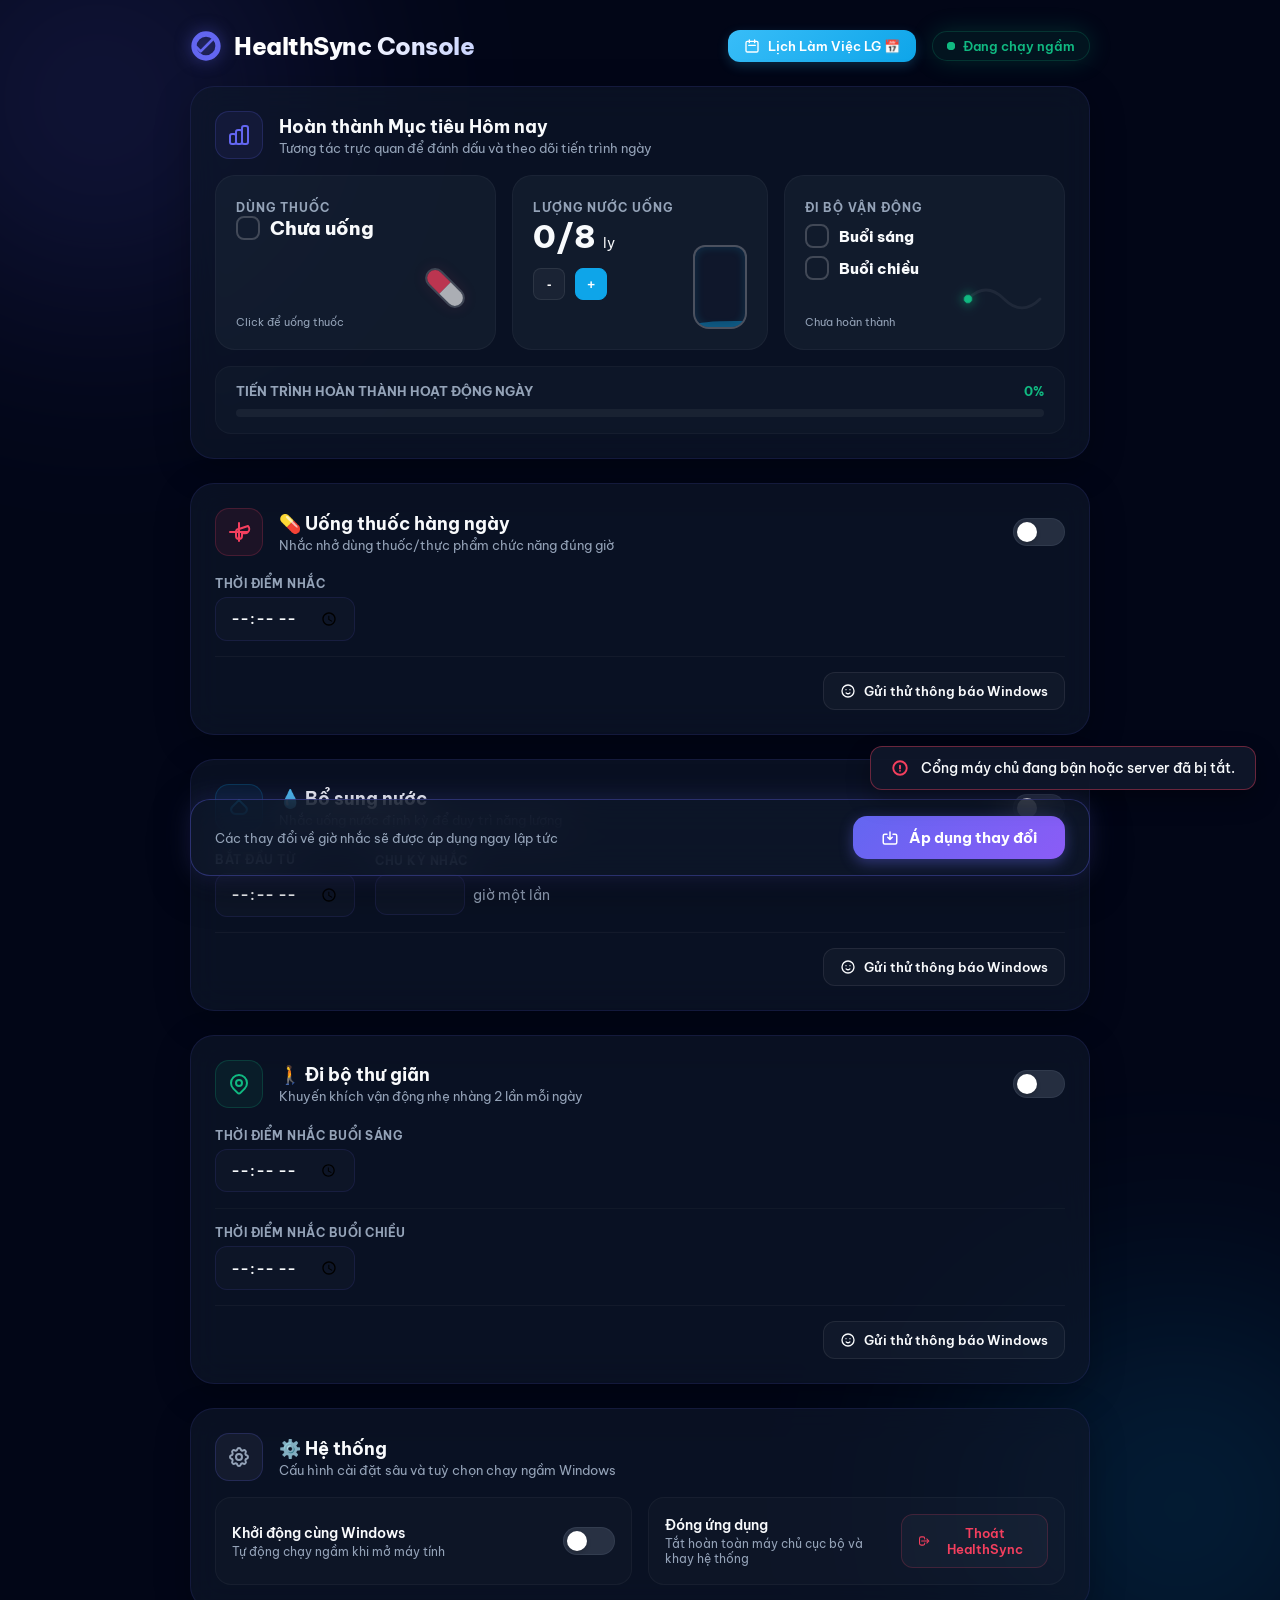
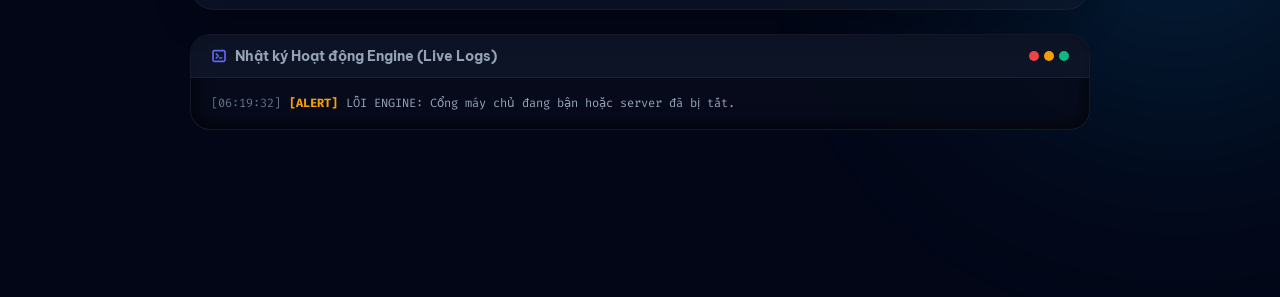
==== index.html @ 8c89cd9e "first commit" ====
<!DOCTYPE html>
<html lang="vi">
<head>
  <meta charset="UTF-8">
  <meta name="viewport" content="width=device-width, initial-scale=1.0">
  <title>HealthSync Console — Hệ thống Nhắc nhở Sức khỏe Cao cấp</title>
  
  <!-- Google Fonts: Be Vietnam Pro (Optimized for perfect Vietnamese typography) & Inter -->
  <link rel="preconnect" href="https://fonts.googleapis.com">
  <link rel="preconnect" href="https://fonts.gstatic.com" crossorigin>
  <link href="https://fonts.googleapis.com/css2?family=Be+Vietnam+Pro:ital,wght@0,300;0,400;0,500;0,600;0,700;0,800;1,400&family=Inter:wght@300;400;500;600;700&family=Fira+Code:wght@400;500&display=swap" rel="stylesheet">
  
  <style>
    :root {
      --bg-dark: #020617;
      --card-bg: rgba(15, 23, 42, 0.65);
      --card-border: rgba(99, 102, 241, 0.12);
      --card-border-active: rgba(99, 102, 241, 0.35);
      --text-primary: #f8fafc;
      --text-secondary: #94a3b8;
      --text-muted: #64748b;
      --accent: #6366f1;
      --accent-hover: #4f46e5;
      --success: #10b981;
      --error: #f43f5e;
      --warning: #f59e0b;
      --info: #0ea5e9;
      --glow-indigo: 0 0 25px rgba(99, 102, 241, 0.2);
      --glow-emerald: 0 0 25px rgba(16, 185, 129, 0.2);
      
      --font-title: 'Be Vietnam Pro', sans-serif;
      --font-body: 'Be Vietnam Pro', sans-serif;
      --font-code: 'Fira Code', monospace;
    }

    * {
      box-sizing: border-box;
      margin: 0;
      padding: 0;
    }

    body {
      background-color: var(--bg-dark);
      color: var(--text-primary);
      font-family: var(--font-body);
      min-height: 100vh;
      display: flex;
      flex-direction: column;
      align-items: center;
      padding: 30px 20px 80px 20px;
      overflow-x: hidden;
      position: relative;
    }

    /* ── BACKGROUND ORBS ────────────────────────────────────────────────────── */
    .bg-orb {
      position: absolute;
      width: 400px;
      height: 400px;
      border-radius: 50%;
      filter: blur(130px);
      z-index: -1;
      opacity: 0.18;
      pointer-events: none;
    }

    .orb-1 {
      top: -100px;
      left: -100px;
      background: var(--accent);
    }

    .orb-2 {
      bottom: 10%;
      right: -100px;
      background: var(--info);
    }

    /* ── HEADER ─────────────────────────────────────────────────────────────── */
    header {
      width: 100%;
      max-width: 900px;
      display: flex;
      justify-content: space-between;
      align-items: center;
      margin-bottom: 24px;
    }

    .logo-container {
      display: flex;
      align-items: center;
      gap: 12px;
    }

    .logo-svg {
      width: 32px;
      height: 32px;
      fill: none;
      stroke: var(--accent);
      stroke-width: 2;
      filter: drop-shadow(0 0 8px rgba(99, 102, 241, 0.5));
      animation: pulse-heart 2s infinite ease-in-out;
    }

    @keyframes pulse-heart {
      0%, 100% { transform: scale(1); }
      50% { transform: scale(1.15); }
    }

    .brand-title {
      font-family: var(--font-title);
      font-weight: 800;
      font-size: 24px;
      background: linear-gradient(135deg, #ffffff 40%, #c7d2fe 100%);
      -webkit-background-clip: text;
      -webkit-text-fill-color: transparent;
      letter-spacing: -0.5px;
    }

    .server-status {
      display: flex;
      align-items: center;
      gap: 8px;
      background: rgba(16, 185, 129, 0.08);
      border: 1px solid rgba(16, 185, 129, 0.2);
      border-radius: 30px;
      padding: 6px 14px;
      font-size: 13px;
      font-weight: 600;
      color: var(--success);
      box-shadow: var(--glow-emerald);
    }

    .status-dot {
      width: 8px;
      height: 8px;
      background-color: var(--success);
      border-radius: 50%;
      position: relative;
    }

    .status-dot::after {
      content: '';
      position: absolute;
      top: 0;
      left: 0;
      width: 100%;
      height: 100%;
      background-color: var(--success);
      border-radius: 50%;
      animation: ping 1.5s infinite ease-out;
    }

    @keyframes ping {
      0% { transform: scale(1); opacity: 1; }
      100% { transform: scale(2.5); opacity: 0; }
    }

    /* ── MAIN LAYOUT ────────────────────────────────────────────────────────── */
    main {
      width: 100%;
      max-width: 900px;
      display: flex;
      flex-direction: column;
      gap: 24px;
    }

    /* ── GLASS CARD ─────────────────────────────────────────────────────────── */
    .glass-card {
      background: var(--card-bg);
      backdrop-filter: blur(16px);
      -webkit-backdrop-filter: blur(16px);
      border: 1px solid var(--card-border);
      border-radius: 24px;
      padding: 24px;
      box-shadow: 0 10px 35px rgba(0, 0, 0, 0.25);
      transition: all 0.3s cubic-bezier(0.4, 0, 0.2, 1);
      position: relative;
      overflow: hidden;
    }

    .glass-card::before {
      content: '';
      position: absolute;
      top: 0;
      left: 0;
      width: 100%;
      height: 4px;
      background: linear-gradient(90deg, transparent, var(--accent), transparent);
      opacity: 0;
      transition: opacity 0.3s ease;
    }

    .glass-card:hover {
      border-color: var(--card-border-active);
      box-shadow: var(--glow-indigo), 0 15px 35px rgba(0, 0, 0, 0.3);
    }

    .glass-card:hover::before {
      opacity: 1;
    }

    /* Card Header */
    .card-header {
      display: flex;
      justify-content: space-between;
      align-items: center;
      margin-bottom: 20px;
    }

    .card-title-area {
      display: flex;
      align-items: center;
      gap: 16px;
    }

    .card-icon-wrapper {
      width: 48px;
      height: 48px;
      border-radius: 14px;
      background: rgba(99, 102, 241, 0.08);
      border: 1px solid rgba(99, 102, 241, 0.2);
      display: flex;
      align-items: center;
      justify-content: center;
      color: var(--accent);
      transition: transform 0.3s ease;
    }

    .glass-card:hover .card-icon-wrapper {
      transform: scale(1.08) rotate(2deg);
      background: rgba(99, 102, 241, 0.15);
      border-color: rgba(99, 102, 241, 0.4);
    }

    .card-icon-wrapper svg {
      width: 24px;
      height: 24px;
      stroke-width: 2;
    }

    .card-title-text h3 {
      font-family: var(--font-title);
      font-size: 18px;
      font-weight: 700;
      color: var(--text-primary);
      margin-bottom: 2px;
    }

    .card-title-text p {
      font-size: 13px;
      color: var(--text-secondary);
    }

    /* Custom colors for cards */
    .card-medicine .card-icon-wrapper { background: rgba(244, 63, 94, 0.08); border-color: rgba(244, 63, 94, 0.2); color: var(--error); }
    .card-medicine:hover .card-icon-wrapper { background: rgba(244, 63, 94, 0.15); border-color: rgba(244, 63, 94, 0.4); }
    
    .card-water .card-icon-wrapper { background: rgba(14, 165, 233, 0.08); border-color: rgba(14, 165, 233, 0.2); color: var(--info); }
    .card-water:hover .card-icon-wrapper { background: rgba(14, 165, 233, 0.15); border-color: rgba(14, 165, 233, 0.4); }

    .card-walk .card-icon-wrapper { background: rgba(16, 185, 129, 0.08); border-color: rgba(16, 185, 129, 0.2); color: var(--success); }
    .card-walk:hover .card-icon-wrapper { background: rgba(16, 185, 129, 0.15); border-color: rgba(16, 185, 129, 0.4); }

    /* ── BENTO HEALTH STATS (FUTURISTIC TRACKER) ────────────────────────────── */
    .bento-tracker {
      display: grid;
      grid-template-columns: 1fr;
      gap: 16px;
    }

    @media (min-width: 768px) {
      .bento-tracker {
        grid-template-columns: 1.1fr 1fr 1.1fr;
      }
    }

    .tracker-card {
      background: rgba(30, 41, 59, 0.45);
      border: 1px solid rgba(255, 255, 255, 0.04);
      border-radius: 20px;
      padding: 20px;
      display: flex;
      flex-direction: column;
      justify-content: space-between;
      min-height: 175px;
      position: relative;
      transition: all 0.3s cubic-bezier(0.25, 0.8, 0.25, 1);
      cursor: pointer;
    }

    .tracker-card:hover {
      background: rgba(30, 41, 59, 0.65);
      border-color: rgba(99, 102, 241, 0.25);
      transform: translateY(-3px);
    }

    .tracker-title {
      font-size: 12px;
      font-weight: 700;
      text-transform: uppercase;
      letter-spacing: 1px;
      color: var(--text-secondary);
      margin-bottom: 8px;
    }

    /* ── WATER WAVE ANIMATION (LIQUID CONTAINER) ────────────────────────────── */
    .water-bottle {
      width: 54px;
      height: 84px;
      border: 2px solid rgba(255, 255, 255, 0.25);
      border-radius: 12px 12px 16px 16px;
      position: absolute;
      bottom: 20px;
      right: 20px;
      overflow: hidden;
      background: rgba(15, 23, 42, 0.55);
      box-shadow: inset 0 0 10px rgba(14, 165, 233, 0.2);
    }

    .water-wave {
      position: absolute;
      bottom: 0;
      left: 0;
      width: 200%;
      height: 0%; /* Dynamic height in JS */
      background: linear-gradient(180deg, rgba(14, 165, 233, 0.65) 0%, rgba(99, 102, 241, 0.85) 100%);
      transition: height 0.6s cubic-bezier(0.34, 1.56, 0.64, 1);
    }

    .water-wave::before {
      content: '';
      position: absolute;
      width: 100%;
      height: 10px;
      background: rgba(14, 165, 233, 0.4);
      top: -6px;
      left: 0;
      border-radius: 40%;
      animation: wave-anim 2.5s infinite linear;
    }

    @keyframes wave-anim {
      0% { transform: translateX(0) translateZ(0) scaleY(1); }
      50% { transform: translateX(-25%) translateZ(0) scaleY(0.8); }
      100% { transform: translateX(-50%) translateZ(0) scaleY(1); }
    }

    /* ── MEDICINE INTERACTIVE CAPSULE ANIMATION (NEW) ───────────────────────── */
    .pill-container {
      width: 60px;
      height: 90px;
      position: absolute;
      bottom: 16px;
      right: 20px;
      display: flex;
      justify-content: center;
      align-items: center;
    }

    .capsule {
      width: 20px;
      height: 48px;
      border-radius: 20px;
      border: 2px solid rgba(255, 255, 255, 0.2);
      position: relative;
      transform: rotate(-45deg);
      transition: all 0.6s cubic-bezier(0.34, 1.56, 0.64, 1);
      background: rgba(15, 23, 42, 0.5);
      box-shadow: 0 0 15px rgba(244, 63, 94, 0.1);
    }

    .capsule-top {
      position: absolute;
      top: 0;
      left: 0;
      width: 100%;
      height: 50%;
      background: rgba(244, 63, 94, 0.75);
      border-radius: 18px 18px 0 0;
      transition: all 0.6s cubic-bezier(0.34, 1.56, 0.64, 1);
    }

    .capsule-bottom {
      position: absolute;
      bottom: 0;
      left: 0;
      width: 100%;
      height: 50%;
      background: rgba(255, 255, 255, 0.65);
      border-radius: 0 0 18px 18px;
      transition: all 0.6s cubic-bezier(0.34, 1.56, 0.64, 1);
    }

    /* Capsule checked animation state */
    .capsule.taken {
      transform: rotate(45deg) scale(0.9);
      border-color: var(--success);
      box-shadow: 0 0 20px rgba(16, 185, 129, 0.4);
    }

    .capsule.taken .capsule-top {
      transform: translateY(-6px);
      background: rgba(16, 185, 129, 0.85);
    }

    .capsule.taken .capsule-bottom {
      transform: translateY(6px);
      background: rgba(16, 185, 129, 0.35);
      border-color: var(--success);
    }

    .sparkles {
      position: absolute;
      width: 100%;
      height: 100%;
      pointer-events: none;
      display: none;
    }

    .capsule.taken + .sparkles {
      display: block;
    }

    .sparkle {
      position: absolute;
      width: 5px;
      height: 5px;
      border-radius: 50%;
      background: var(--success);
      box-shadow: 0 0 8px var(--success);
      opacity: 0;
    }

    .sparkle:nth-child(1) { top: 15px; left: 15px; animation: drop-sparkle 1.2s infinite ease-out 0.1s; }
    .sparkle:nth-child(2) { top: 20px; right: 15px; animation: drop-sparkle 1.2s infinite ease-out 0.4s; }
    .sparkle:nth-child(3) { bottom: 20px; left: 20px; animation: drop-sparkle 1.2s infinite ease-out 0.7s; }
    .sparkle:nth-child(4) { bottom: 15px; right: 20px; animation: drop-sparkle 1.2s infinite ease-out 0.2s; }

    @keyframes drop-sparkle {
      0% { transform: translateY(0) scale(1); opacity: 0; }
      30% { opacity: 1; }
      100% { transform: translateY(18px) scale(0); opacity: 0; }
    }

    /* ── WALK INTERACTIVE PATH ANIMATION (NEW) ──────────────────────────────── */
    .walk-path-container {
      width: 90px;
      height: 60px;
      position: absolute;
      bottom: 20px;
      right: 15px;
      display: flex;
      justify-content: center;
      align-items: center;
    }

    .walk-svg {
      width: 100%;
      height: 100%;
      overflow: visible;
    }

    .walk-track-fill {
      transition: stroke-dashoffset 1.5s cubic-bezier(0.4, 0, 0.2, 1);
    }

    .walker {
      offset-path: path("M 10 30 Q 30 10 50 30 T 90 30");
      offset-distance: 0%;
      transition: offset-distance 1.5s cubic-bezier(0.4, 0, 0.2, 1);
      filter: drop-shadow(0 0 6px var(--success));
    }

    .tracker-card.completed-walk .walker {
      offset-distance: 100%;
    }

    /* ── CARD COMMON METRICS ────────────────────────────────────────────────── */
    .tracker-count {
      font-family: var(--font-title);
      font-size: 32px;
      font-weight: 800;
      color: var(--text-primary);
    }

    .tracker-btn-group {
      display: flex;
      gap: 10px;
      margin-top: 12px;
    }

    .tracker-mini-btn {
      width: 32px;
      height: 32px;
      border-radius: 8px;
      border: 1px solid rgba(255, 255, 255, 0.08);
      background: rgba(255, 255, 255, 0.04);
      color: white;
      font-weight: bold;
      display: flex;
      align-items: center;
      justify-content: center;
      cursor: pointer;
      transition: all 0.2s ease;
    }

    .tracker-mini-btn:hover {
      background: var(--accent);
      border-color: var(--accent);
      box-shadow: 0 0 10px rgba(99, 102, 241, 0.5);
    }

    /* Checkbox list styled beautifully */
    .bento-checkbox {
      display: flex;
      align-items: center;
      gap: 10px;
      cursor: pointer;
      font-size: 15px;
      font-weight: 600;
    }

    .bento-checkbox input {
      display: none;
    }

    .checkbox-box {
      width: 24px;
      height: 24px;
      border: 2px solid rgba(255, 255, 255, 0.2);
      border-radius: 8px;
      display: flex;
      align-items: center;
      justify-content: center;
      transition: all 0.2s ease;
    }

    .bento-checkbox input:checked + .checkbox-box {
      background: var(--success);
      border-color: var(--success);
      box-shadow: 0 0 10px rgba(16, 185, 129, 0.5);
    }

    .checkbox-box svg {
      width: 14px;
      height: 14px;
      stroke: white;
      stroke-width: 3;
      fill: none;
      display: none;
    }

    .bento-checkbox input:checked + .checkbox-box svg {
      display: block;
    }

    /* Target completion gauge */
    .overall-progress {
      grid-column: 1 / -1;
      background: rgba(30, 41, 59, 0.25);
      border: 1px solid rgba(255, 255, 255, 0.03);
      padding: 16px 20px;
      border-radius: 16px;
      display: flex;
      flex-direction: column;
      gap: 10px;
    }

    .progress-bar-container {
      width: 100%;
      height: 8px;
      background: rgba(255, 255, 255, 0.05);
      border-radius: 10px;
      overflow: hidden;
      position: relative;
    }

    .progress-bar-fill {
      height: 100%;
      width: 0%; /* Dynamic fill in JS */
      background: linear-gradient(90deg, var(--accent) 0%, var(--success) 100%);
      border-radius: 10px;
      transition: width 0.6s cubic-bezier(0.4, 0, 0.2, 1);
      box-shadow: 0 0 12px rgba(16, 185, 129, 0.5);
    }

    /* ── TOGGLE SWITCH ──────────────────────────────────────────────────────── */
    .switch {
      position: relative;
      display: inline-block;
      width: 52px;
      height: 28px;
    }

    .switch input {
      opacity: 0;
      width: 0;
      height: 0;
    }

    .slider {
      position: absolute;
      cursor: pointer;
      top: 0;
      left: 0;
      right: 0;
      bottom: 0;
      background-color: rgba(148, 163, 184, 0.2);
      border: 1px solid rgba(148, 163, 184, 0.1);
      transition: .3s cubic-bezier(0.4, 0, 0.2, 1);
      border-radius: 34px;
    }

    .slider:before {
      position: absolute;
      content: "";
      height: 20px;
      width: 20px;
      left: 3px;
      bottom: 3px;
      background-color: white;
      transition: .3s cubic-bezier(0.4, 0, 0.2, 1);
      border-radius: 50%;
      box-shadow: 0 2px 4px rgba(0,0,0,0.2);
    }

    input:checked + .slider {
      background-color: var(--success);
      border-color: rgba(16, 185, 129, 0.3);
      box-shadow: var(--glow-emerald);
    }

    input:checked + .slider:before {
      transform: translateX(24px);
    }

    .card-body-content {
      transition: opacity 0.3s ease, transform 0.3s ease;
    }

    .glass-card.disabled-state .card-body-content {
      opacity: 0.45;
      pointer-events: none;
      transform: translateY(2px);
    }

    /* Time inputs */
    .card-inputs {
      display: flex;
      flex-wrap: wrap;
      gap: 20px;
      align-items: center;
      margin-top: 15px;
    }

    .input-group {
      display: flex;
      flex-direction: column;
      gap: 6px;
    }

    .input-group label {
      font-size: 12px;
      font-weight: 700;
      text-transform: uppercase;
      letter-spacing: 0.5px;
      color: var(--text-secondary);
    }

    input[type="time"], input[type="number"], select {
      background: rgba(15, 23, 42, 0.8);
      border: 1px solid var(--card-border);
      border-radius: 12px;
      color: var(--text-primary);
      padding: 10px 14px;
      font-family: var(--font-body);
      font-size: 15px;
      font-weight: 600;
      outline: none;
      transition: all 0.2s ease;
      width: 140px;
    }

    input[type="time"]:focus, input[type="number"]:focus, select:focus {
      border-color: var(--accent);
      box-shadow: var(--glow-indigo), 0 0 0 2px rgba(99, 102, 241, 0.1);
      background: rgba(15, 23, 42, 0.95);
    }

    input[type="number"] { width: 90px; }

    /* Countdowns (Real-time live status) */
    .countdown-timer {
      font-family: var(--font-code);
      font-size: 13px;
      font-weight: 500;
      color: var(--warning);
      background: rgba(245, 158, 11, 0.08);
      border: 1px solid rgba(245, 158, 11, 0.2);
      border-radius: 8px;
      padding: 4px 10px;
      display: inline-flex;
      align-items: center;
      gap: 6px;
      margin-top: 10px;
    }

    .countdown-timer svg {
      width: 14px;
      height: 14px;
    }

    .card-actions {
      display: flex;
      justify-content: flex-end;
      gap: 12px;
      margin-top: 15px;
      border-top: 1px solid rgba(255,255,255,0.04);
      padding-top: 15px;
    }

    .btn-secondary {
      background: rgba(255, 255, 255, 0.03);
      border: 1px solid rgba(255, 255, 255, 0.08);
      color: var(--text-primary);
      border-radius: 12px;
      padding: 10px 16px;
      font-family: var(--font-body);
      font-size: 13px;
      font-weight: 600;
      cursor: pointer;
      display: flex;
      align-items: center;
      gap: 8px;
      transition: all 0.25s cubic-bezier(0.4, 0, 0.2, 1);
    }

    .btn-secondary:hover {
      background: rgba(255, 255, 255, 0.08);
      border-color: rgba(255, 255, 255, 0.15);
      transform: translateY(-1px);
    }

    .btn-secondary svg { width: 16px; height: 16px; }

    /* ── SYSTEM CARD ────────────────────────────────────────────────────────── */
    .system-grid {
      display: grid;
      grid-template-columns: 1fr;
      gap: 16px;
      margin-top: 10px;
    }

    @media (min-width: 600px) {
      .system-grid {
        grid-template-columns: 1fr 1fr;
      }
    }

    .system-option {
      background: rgba(255,255,255,0.02);
      border: 1px solid rgba(255,255,255,0.04);
      border-radius: 16px;
      padding: 16px;
      display: flex;
      align-items: center;
      justify-content: space-between;
      gap: 12px;
    }

    .system-option-text {
      display: flex;
      flex-direction: column;
      gap: 2px;
    }

    .system-option-text label {
      font-size: 14px;
      font-weight: 600;
      color: var(--text-primary);
      cursor: pointer;
    }

    .system-option-text p {
      font-size: 12px;
      color: var(--text-secondary);
    }

    /* ── SYSTEM COLLAPSIBLE TERMINAL LOG PANEL ─────────────────────── */
    .console-panel {
      border: 1px solid rgba(255, 255, 255, 0.06);
      background: rgba(8, 12, 28, 0.85);
      border-radius: 20px;
      overflow: hidden;
      margin-top: 10px;
      box-shadow: inset 0 0 20px rgba(0,0,0,0.8);
    }

    .console-header {
      background: rgba(15, 23, 42, 0.8);
      padding: 12px 20px;
      display: flex;
      justify-content: space-between;
      align-items: center;
      cursor: pointer;
      border-bottom: 1px solid rgba(255, 255, 255, 0.05);
    }

    .console-header h3 {
      font-family: var(--font-title);
      font-size: 14px;
      font-weight: 700;
      color: var(--text-secondary);
      display: flex;
      align-items: center;
      gap: 8px;
    }

    .console-header h3 svg {
      width: 16px;
      height: 16px;
      stroke: var(--accent);
    }

    .console-status {
      display: flex;
      gap: 5px;
    }

    .console-dot {
      width: 10px;
      height: 10px;
      border-radius: 50%;
      background: #ef4444;
    }
    .console-dot:nth-child(2) { background: #f59e0b; }
    .console-dot:nth-child(3) { background: #10b981; }

    .console-content {
      padding: 16px 20px;
      font-family: var(--font-code);
      font-size: 12px;
      line-height: 1.6;
      color: #38bdf8;
      max-height: 200px;
      overflow-y: auto;
      display: flex;
      flex-direction: column;
      gap: 6px;
    }

    .log-line {
      display: flex;
      gap: 8px;
    }

    .log-time { color: var(--text-muted); }
    .log-tag-system { color: var(--accent); font-weight: bold; }
    .log-tag-action { color: var(--success); font-weight: bold; }
    .log-tag-alert { color: var(--warning); font-weight: bold; }
    .log-tag-config { color: var(--info); font-weight: bold; }
    .log-text { color: var(--text-secondary); }

    /* ── FLOATING ACTION BAR ────────────────────────────────────────────────── */
    .action-bar {
      position: sticky;
      bottom: 24px;
      width: 100%;
      background: rgba(15, 23, 42, 0.7);
      backdrop-filter: blur(20px);
      -webkit-backdrop-filter: blur(20px);
      border: 1px solid var(--card-border-active);
      border-radius: 20px;
      padding: 16px 24px;
      display: flex;
      justify-content: space-between;
      align-items: center;
      box-shadow: var(--glow-indigo), 0 10px 40px rgba(0, 0, 0, 0.4);
      z-index: 100;
      margin-top: 10px;
    }

    .action-info-text {
      font-size: 13px;
      color: var(--text-secondary);
    }

    .btn-primary {
      background: linear-gradient(135deg, var(--accent) 0%, #8b5cf6 100%);
      border: none;
      color: white;
      border-radius: 14px;
      padding: 12px 28px;
      font-family: var(--font-body);
      font-size: 15px;
      font-weight: 700;
      cursor: pointer;
      display: flex;
      align-items: center;
      gap: 10px;
      box-shadow: 0 4px 14px rgba(99, 102, 241, 0.4);
      transition: all 0.3s cubic-bezier(0.4, 0, 0.2, 1);
    }

    .btn-primary:hover {
      transform: translateY(-2px) scale(1.02);
      box-shadow: 0 6px 20px rgba(99, 102, 241, 0.6), var(--glow-indigo);
    }

    .btn-primary svg { width: 18px; height: 18px; }

    .btn-primary.loading {
      pointer-events: none;
      opacity: 0.8;
    }

    .spinner {
      display: none;
      width: 18px;
      height: 18px;
      border: 2px solid rgba(255,255,255,0.3);
      border-radius: 50%;
      border-top-color: white;
      animation: spin 0.8s infinite linear;
    }

    .btn-primary.loading .spinner { display: block; }
    .btn-primary.loading .btn-icon { display: none; }

    @keyframes spin { to { transform: rotate(360deg); } }

    /* ── TOASTS ─────────────────────────────────────────────────────────────── */
    #toast-container {
      position: fixed;
      bottom: 110px;
      right: 24px;
      display: flex;
      flex-direction: column;
      gap: 10px;
      z-index: 1000;
      pointer-events: none;
    }

    .toast {
      background: rgba(15, 23, 42, 0.95);
      border: 1px solid var(--card-border);
      color: var(--text-primary);
      border-radius: 12px;
      padding: 12px 20px;
      font-size: 14px;
      font-weight: 500;
      box-shadow: 0 10px 25px rgba(0,0,0,0.3);
      display: flex;
      align-items: center;
      gap: 12px;
      transform: translateY(20px);
      opacity: 0;
      animation: toast-in 0.3s forwards cubic-bezier(0.4, 0, 0.2, 1);
      pointer-events: auto;
    }

    .toast.success { border-color: rgba(16, 185, 129, 0.4); box-shadow: var(--glow-emerald), 0 10px 25px rgba(0,0,0,0.3); }
    .toast.error { border-color: rgba(244, 63, 94, 0.4); }

    .toast-icon { width: 18px; height: 18px; }
    .toast.success .toast-icon { color: var(--success); }
    .toast.error .toast-icon { color: var(--error); }

    @keyframes toast-in { to { transform: translateY(0); opacity: 1; } }

    .toast.toast-out { animation: toast-out 0.3s forwards cubic-bezier(0.4, 0, 0.2, 1); }
    @keyframes toast-out { to { transform: translateY(-20px); opacity: 0; } }
  </style>
</head>
<body>

  <!-- Background Orbs -->
  <div class="bg-orb orb-1"></div>
  <div class="bg-orb orb-2"></div>

  <!-- Header -->
  <header>
    <div class="logo-container">
      <svg class="logo-svg" viewBox="0 0 24 24">
        <path d="M4.5 12.5l3.5 3.5 8.5-8.5" stroke-linecap="round" stroke-linejoin="round"/>
        <path d="M12 2C6.48 2 2 6.48 2 12s4.48 10 10 10 10-4.48 10-10S17.52 2 12 2zm0 18c-4.41 0-8-3.59-8-8s3.59-8 8-8 8 3.59 8 8-3.59 8-8 8z" stroke-linecap="round" stroke-linejoin="round"/>
      </svg>
      <h1 class="brand-title">HealthSync Console</h1>
    </div>
    <div style="display: flex; align-items: center; gap: 16px;">
      <a href="/calendar/" style="display: flex; align-items: center; gap: 8px; padding: 8px 16px; border-radius: 12px; font-size: 13px; color: white; text-decoration: none; font-weight: 600; background: linear-gradient(135deg, #38bdf8, #0ea5e9); box-shadow: 0 4px 12px rgba(56, 189, 248, 0.2); transition: all 0.2s;" onmouseover="this.style.transform='translateY(-2px)'" onmouseout="this.style.transform='translateY(0)'">
        <svg fill="none" stroke="currentColor" stroke-width="2" viewBox="0 0 24 24" style="width: 16px; height: 16px;">
          <path stroke-linecap="round" stroke-linejoin="round" d="M8 7V3m8 4V3m-9 8h10M5 21h14a2 2 0 002-2V7a2 2 0 00-2-2H5a2 2 0 00-2 2v12a2 2 0 002 2z" />
        </svg>
        Lịch Làm Việc LG 📅
      </a>
      <div class="server-status">
        <span class="status-dot"></span>
        <span>Đang chạy ngầm</span>
      </div>
    </div>
  </header>

  <!-- Main Content -->
  <main>
    
    <!-- FUTURISTIC BENTO STATS & DAILY PROGRESS -->
    <section class="glass-card bento-tracker-section">
      <div class="card-header" style="margin-bottom: 16px;">
        <div class="card-title-area">
          <div class="card-icon-wrapper" style="background: rgba(99,102,241,0.08);">
            <svg fill="none" stroke="currentColor" viewBox="0 0 24 24">
              <path stroke-linecap="round" stroke-linejoin="round" d="M9 19v-6a2 2 0 00-2-2H5a2 2 0 00-2 2v6a2 2 0 002 2h2a2 2 0 002-2zm0 0V9a2 2 0 012-2h2a2 2 0 012 2v10m-6 0a2 2 0 002 2h2a2 2 0 002-2m0 0V5a2 2 0 012-2h2a2 2 0 012 2v14a2 2 0 01-2 2h-2a2 2 0 01-2-2z" />
            </svg>
          </div>
          <div class="card-title-text">
            <h3>Hoàn thành Mục tiêu Hôm nay</h3>
            <p>Tương tác trực quan để đánh dấu và theo dõi tiến trình ngày</p>
          </div>
        </div>
      </div>

      <div class="bento-tracker">
        <!-- Medicine Card (Pill Capsule split animation) -->
        <div class="tracker-card" onclick="document.getElementById('bento-med-checkbox').click(); event.stopPropagation();">
          <div>
            <span class="tracker-title">Dùng thuốc</span>
            <label class="bento-checkbox" onclick="event.stopPropagation();">
              <input type="checkbox" id="bento-med-checkbox" onchange="updateBentoStats('medicine_taken', this.checked)">
              <span class="checkbox-box">
                <svg viewBox="0 0 24 24"><path d="M5 13l4 4L19 7" stroke-linecap="round" stroke-linejoin="round"/></svg>
              </span>
              <span class="tracker-count" id="bento-med-text" style="font-size: 19px;">Chưa uống</span>
            </label>
          </div>
          <!-- Capsule animation container -->
          <div class="pill-container">
            <div class="capsule" id="bento-capsule">
              <div class="capsule-top"></div>
              <div class="capsule-bottom"></div>
            </div>
            <div class="sparkles">
              <div class="sparkle"></div>
              <div class="sparkle"></div>
              <div class="sparkle"></div>
              <div class="sparkle"></div>
            </div>
          </div>
          <span style="font-size: 11px; color: var(--text-secondary); margin-top: 8px;">Click để uống thuốc</span>
        </div>

        <!-- Water Card (Masterpiece wave) -->
        <div class="tracker-card" style="cursor: default;">
          <div>
            <span class="tracker-title">Lượng nước uống</span>
            <div class="tracker-count"><span id="water-count-text">0</span>/8 <span style="font-size:14px; font-weight:normal;">ly</span></div>
            <div class="tracker-btn-group">
              <button class="tracker-mini-btn" onclick="adjustWater(-1)" title="Giảm 1 ly">-</button>
              <button class="tracker-mini-btn" onclick="adjustWater(1)" title="Thêm 1 ly" style="background: var(--info); border-color: var(--info);">+</button>
            </div>
          </div>
          <!-- Wave bottle container -->
          <div class="water-bottle">
            <div class="water-wave" id="water-wave-fill"></div>
          </div>
        </div>

        <!-- Walk Card (Walk step path animation) -->
        <div class="tracker-card" id="bento-walk-card" style="cursor: default;">
          <div>
            <span class="tracker-title">Đi bộ vận động</span>
            <div style="display: flex; flex-direction: column; gap: 8px; margin-top: 8px;">
              <label class="bento-checkbox">
                <input type="checkbox" id="bento-walk-morning-checkbox" onchange="updateBentoWalkStats('walk_morning_completed', this.checked)">
                <span class="checkbox-box">
                  <svg viewBox="0 0 24 24"><path d="M5 13l4 4L19 7" stroke-linecap="round" stroke-linejoin="round"/></svg>
                </span>
                <span class="tracker-count" id="bento-walk-morning-text" style="font-size: 15px;">Buổi sáng</span>
              </label>

              <label class="bento-checkbox">
                <input type="checkbox" id="bento-walk-afternoon-checkbox" onchange="updateBentoWalkStats('walk_afternoon_completed', this.checked)">
                <span class="checkbox-box">
                  <svg viewBox="0 0 24 24"><path d="M5 13l4 4L19 7" stroke-linecap="round" stroke-linejoin="round"/></svg>
                </span>
                <span class="tracker-count" id="bento-walk-afternoon-text" style="font-size: 15px;">Buổi chiều</span>
              </label>
            </div>
          </div>
          <!-- Walk path animation container -->
          <div class="walk-path-container" style="margin-top: 10px;">
            <svg class="walk-svg" viewBox="0 0 100 60">
              <path d="M 10 30 Q 30 10 50 30 T 90 30" fill="none" stroke="rgba(255,255,255,0.06)" stroke-width="3" stroke-linecap="round" />
              <path class="walk-track-fill" id="walk-track-fill" d="M 10 30 Q 30 10 50 30 T 90 30" fill="none" stroke="rgba(16, 185, 129, 0.4)" stroke-width="3" stroke-linecap="round" stroke-dasharray="120" stroke-dashoffset="120" />
              <circle class="walker" id="walker-dot" r="4.5" fill="var(--success)" />
            </svg>
          </div>
          <span id="bento-walk-summary-text" style="font-size: 11px; color: var(--text-secondary); margin-top: 6px;">Chưa hoàn thành</span>
        </div>

        <!-- Progress Gauge -->
        <div class="overall-progress">
          <div style="display:flex; justify-content:space-between; align-items:center; font-size:13px; font-weight:700;">
            <span style="color:var(--text-secondary);">TIẾN TRÌNH HOÀN THÀNH HOẠT ĐỘNG NGÀY</span>
            <span id="progress-percent" style="color:var(--success);">0%</span>
          </div>
          <div class="progress-bar-container">
            <div class="progress-bar-fill" id="progress-bar-fill"></div>
          </div>
        </div>
      </div>
    </section>

    <!-- FORM SETTINGS -->
    <form id="config-form" onsubmit="saveConfig(event)">
      <!-- MEDICINE CARD -->
      <div class="glass-card card-medicine" id="card-medicine" style="margin-bottom: 24px;">
        <div class="card-header">
          <div class="card-title-area">
            <div class="card-icon-wrapper">
              <svg fill="none" stroke="currentColor" viewBox="0 0 24 24">
                <path stroke-linecap="round" stroke-linejoin="round" stroke-width="2" d="M12 3v18M3 12h18M12 9a3 3 0 0 0-3 3v4a3 3 0 0 0 6 0v-4a3 3 0 0 0 6-6z" />
              </svg>
            </div>
            <div class="card-title-text">
              <h3>💊 Uống thuốc hàng ngày</h3>
              <p>Nhắc nhở dùng thuốc/thực phẩm chức năng đúng giờ</p>
            </div>
          </div>
          <label class="switch">
            <input type="checkbox" id="medicine-enabled" onchange="toggleCardState('medicine')">
            <span class="slider"></span>
          </label>
        </div>
        
        <div class="card-body-content">
          <div class="card-inputs">
            <div class="input-group">
              <label for="medicine-time">Thời điểm nhắc</label>
              <input type="time" id="medicine-time" required>
            </div>
            <!-- Countdowns -->
            <div class="countdown-timer" id="countdown-medicine">
              <svg fill="none" stroke="currentColor" viewBox="0 0 24 24"><path stroke-linecap="round" stroke-linejoin="round" stroke-width="2" d="M12 8v4l3 3m6-3a9 9 0 11-18 0 9 9 0 0118 0z" /></svg>
              <span class="countdown-text">Đang cập nhật...</span>
            </div>
          </div>
          <div class="card-actions">
            <button type="button" class="btn-secondary" onclick="triggerTest('medicine')">
              <svg fill="none" stroke="currentColor" viewBox="0 0 24 24">
                <path stroke-linecap="round" stroke-linejoin="round" stroke-width="2" d="M14.828 14.828a4 4 0 0 1-5.656 0M9 10h.01M15 10h.01M21 12a9 9 0 1 1-18 0 9 9 0 0 1 18 0z" />
              </svg>
              Gửi thử thông báo Windows
            </button>
          </div>
        </div>
      </div>

      <!-- WATER CARD -->
      <div class="glass-card card-water" id="card-water" style="margin-bottom: 24px;">
        <div class="card-header">
          <div class="card-title-area">
            <div class="card-icon-wrapper">
              <svg fill="none" stroke="currentColor" viewBox="0 0 24 24">
                <path stroke-linecap="round" stroke-linejoin="round" stroke-width="2" d="M19.484 15.414c.758-1.516.48-3.327-.833-4.64L12 4.092l-6.65 6.682c-1.314 1.313-1.59 3.124-.833 4.64.767 1.533 2.33 2.531 4.053 2.586H15.43c1.724-.055 3.287-1.053 4.054-2.586z" />
              </svg>
            </div>
            <div class="card-title-text">
              <h3>💧 Bổ sung nước</h3>
              <p>Nhắc uống nước định kỳ để duy trì năng lượng</p>
            </div>
          </div>
          <label class="switch">
            <input type="checkbox" id="water-enabled" onchange="toggleCardState('water')">
            <span class="slider"></span>
          </label>
        </div>
        
        <div class="card-body-content">
          <div class="card-inputs">
            <div class="input-group">
              <label for="water-time">Bắt đầu từ</label>
              <input type="time" id="water-time" required>
            </div>
            <div class="input-group">
              <label for="water-interval">Chu kỳ nhắc</label>
              <div style="display:flex; align-items:center; gap:8px;">
                <input type="number" id="water-interval" min="1" max="8" required>
                <span style="font-size:14px; color:var(--text-secondary);">giờ một lần</span>
              </div>
            </div>
            <!-- Countdowns -->
            <div class="countdown-timer" id="countdown-water">
              <svg fill="none" stroke="currentColor" viewBox="0 0 24 24"><path stroke-linecap="round" stroke-linejoin="round" stroke-width="2" d="M12 8v4l3 3m6-3a9 9 0 11-18 0 9 9 0 0118 0z" /></svg>
              <span class="countdown-text">Đang cập nhật...</span>
            </div>
          </div>
          <div class="card-actions">
            <button type="button" class="btn-secondary" onclick="triggerTest('water')">
              <svg fill="none" stroke="currentColor" viewBox="0 0 24 24">
                <path stroke-linecap="round" stroke-linejoin="round" stroke-width="2" d="M14.828 14.828a4 4 0 0 1-5.656 0M9 10h.01M15 10h.01M21 12a9 9 0 1 1-18 0 9 9 0 0 1 18 0z" />
              </svg>
              Gửi thử thông báo Windows
            </button>
          </div>
        </div>
      </div>

      <!-- WALK CARD -->
      <div class="glass-card card-walk" id="card-walk" style="margin-bottom: 24px;">
        <div class="card-header">
          <div class="card-title-area">
            <div class="card-icon-wrapper">
              <svg fill="none" stroke="currentColor" viewBox="0 0 24 24">
                <path stroke-linecap="round" stroke-linejoin="round" stroke-width="2" d="M17.657 16.657L13.414 20.9a1.998 1.998 0 0 1-2.827 0l-4.244-4.243a8 8 0 1 1 11.314 0z" />
                <path stroke-linecap="round" stroke-linejoin="round" stroke-width="2" d="M15 11a3 3 0 1 1-6 0 3 3 0 0 1 6 0z" />
              </svg>
            </div>
            <div class="card-title-text">
              <h3>🚶 Đi bộ thư giãn</h3>
              <p>Khuyến khích vận động nhẹ nhàng 2 lần mỗi ngày</p>
            </div>
          </div>
          <label class="switch">
            <input type="checkbox" id="walk-enabled" onchange="toggleCardState('walk')">
            <span class="slider"></span>
          </label>
        </div>
        
        <div class="card-body-content">
          <div class="card-inputs" style="display: grid; grid-template-columns: 1fr; gap: 16px;">
            <div style="display: flex; flex-wrap: wrap; gap: 20px; align-items: center;">
              <div class="input-group">
                <label for="walk-time-morning">Thời điểm nhắc Buổi sáng</label>
                <input type="time" id="walk-time-morning" required>
              </div>
              <!-- Countdowns -->
              <div class="countdown-timer" id="countdown-walk-morning">
                <svg fill="none" stroke="currentColor" viewBox="0 0 24 24"><path stroke-linecap="round" stroke-linejoin="round" stroke-width="2" d="M12 8v4l3 3m6-3a9 9 0 11-18 0 9 9 0 0118 0z" /></svg>
                <span class="countdown-text">Đang cập nhật...</span>
              </div>
            </div>

            <div style="display: flex; flex-wrap: wrap; gap: 20px; align-items: center; border-top: 1px solid rgba(255,255,255,0.03); padding-top: 16px;">
              <div class="input-group">
                <label for="walk-time-afternoon">Thời điểm nhắc Buổi chiều</label>
                <input type="time" id="walk-time-afternoon" required>
              </div>
              <!-- Countdowns -->
              <div class="countdown-timer" id="countdown-walk-afternoon">
                <svg fill="none" stroke="currentColor" viewBox="0 0 24 24"><path stroke-linecap="round" stroke-linejoin="round" stroke-width="2" d="M12 8v4l3 3m6-3a9 9 0 11-18 0 9 9 0 0118 0z" /></svg>
                <span class="countdown-text">Đang cập nhật...</span>
              </div>
            </div>
          </div>
          <div class="card-actions">
            <button type="button" class="btn-secondary" onclick="triggerTest('walk')">
              <svg fill="none" stroke="currentColor" viewBox="0 0 24 24">
                <path stroke-linecap="round" stroke-linejoin="round" stroke-width="2" d="M14.828 14.828a4 4 0 0 1-5.656 0M9 10h.01M15 10h.01M21 12a9 9 0 1 1-18 0 9 9 0 0 1 18 0z" />
              </svg>
              Gửi thử thông báo Windows
            </button>
          </div>
        </div>
      </div>

      <!-- SYSTEM CARD -->
      <div class="glass-card" style="margin-bottom: 24px;">
        <div class="card-header" style="margin-bottom: 16px;">
          <div class="card-title-area">
            <div class="card-icon-wrapper" style="background: rgba(148, 163, 184, 0.08); color: var(--text-secondary);">
              <svg fill="none" stroke="currentColor" viewBox="0 0 24 24">
                <path stroke-linecap="round" stroke-linejoin="round" stroke-width="2" d="M10.325 4.317c.426-1.756 2.924-1.756 3.35 0a1.724 1.724 0 0 0 2.573 1.066c1.543-.94 3.31.826 2.37 2.37a1.724 1.724 0 0 0 1.065 2.572c1.756.426 1.756 2.924 0 3.35a1.724 1.724 0 0 0-1.066 2.573c.94 1.543-.826 3.31-2.37 2.37a1.724 1.724 0 0 0-2.572 1.065c-.426 1.756-2.924 1.756-3.35 0a1.724 1.724 0 0 0-2.573-1.066c-1.543.94-3.31-.826-2.37-2.37a1.724 1.724 0 0 0-1.065-2.572c-1.756-.426-1.756-2.924 0-3.35a1.724 1.724 0 0 0 1.066-2.573c-.94-1.543.826-3.31 2.37-2.37.996.608 2.296.07 2.572-1.065z" />
                <path stroke-linecap="round" stroke-linejoin="round" stroke-width="2" d="M15 12a3 3 0 1 1-6 0 3 3 0 0 1 6 0z" />
              </svg>
            </div>
            <div class="card-title-text">
              <h3>⚙️ Hệ thống</h3>
              <p>Cấu hình cài đặt sâu và tuỳ chọn chạy ngầm Windows</p>
            </div>
          </div>
        </div>
        
        <div class="system-grid">
          <div class="system-option">
            <div class="system-option-text">
              <label for="startup-enabled">Khởi động cùng Windows</label>
              <p>Tự động chạy ngầm khi mở máy tính</p>
            </div>
            <label class="switch">
              <input type="checkbox" id="startup-enabled">
              <span class="slider"></span>
            </label>
          </div>

          <div class="system-option">
            <div class="system-option-text">
              <label>Đóng ứng dụng</label>
              <p>Tắt hoàn toàn máy chủ cục bộ và khay hệ thống</p>
            </div>
            <button type="button" class="btn-secondary" style="border-color: rgba(244,63,94,0.2); color: var(--error);" onclick="shutdownApp()">
              <svg fill="none" stroke="currentColor" viewBox="0 0 24 24">
                <path stroke-linecap="round" stroke-linejoin="round" stroke-width="2" d="M17 16l4-4m0 0l-4-4m4 4H7m6 4v1a3 3 0 01-3 3H6a3 3 0 01-3-3V7a3 3 0 013-3h4a3 3 0 013 3v1" />
              </svg>
              Thoát HealthSync
            </button>
          </div>
        </div>
      </div>

      <!-- SYSTEM COLLAPSIBLE TERMINAL LOG PANEL -->
      <section class="console-panel">
        <div class="console-header" onclick="toggleConsole()">
          <h3>
            <svg fill="none" stroke="currentColor" viewBox="0 0 24 24">
              <path stroke-linecap="round" stroke-linejoin="round" stroke-width="2.5" d="M8 9l3 3-3 3m5 0h3M5 20h14a2 2 0 002-2V6a2 2 0 00-2-2H5a2 2 0 00-2 2v12a2 2 0 002 2z" />
            </svg>
            Nhật ký Hoạt động Engine (Live Logs)
          </h3>
          <div class="console-status">
            <span class="console-dot"></span>
            <span class="console-dot"></span>
            <span class="console-dot"></span>
          </div>
        </div>
        <div class="console-content" id="console-content">
          <!-- Live logs loaded here dynamically -->
        </div>
      </section>

      <!-- FLOATING ACTION BAR -->
      <div class="action-bar">
        <span class="action-info-text">Các thay đổi về giờ nhắc sẽ được áp dụng ngay lập tức</span>
        <button type="submit" class="btn-primary" id="btn-save">
          <span class="spinner"></span>
          <svg class="btn-icon" fill="none" stroke="currentColor" viewBox="0 0 24 24">
            <path stroke-linecap="round" stroke-linejoin="round" stroke-width="2" d="M8 7H5a2 2 0 00-2 2v9a2 2 0 002 2h14a2 2 0 002-2V9a2 2 0 00-2-2h-3m-1 4l-3 3m0 0l-3-3m3 3V4" />
          </svg>
          <span class="btn-text">Áp dụng thay đổi</span>
        </button>
      </div>
    </form>
  </main>

  <!-- TOASTS -->
  <div id="toast-container"></div>

  <!-- SCRIPTS -->
  <script>
    let globalStats = {
      medicine_taken: false,
      water_count: 0,
      walk_morning_completed: false,
      walk_afternoon_completed: false,
      walk_completed: false
    };

    // Add Live Log function
    function addLog(text, tag = 'SYSTEM') {
      const consoleContent = document.getElementById('console-content');
      const now = new Date();
      const timeStr = now.toTimeString().split(' ')[0];
      
      const line = document.createElement('div');
      line.className = 'log-line';
      
      let tagClass = 'log-tag-system';
      if (tag === 'ACTION') tagClass = 'log-tag-action';
      if (tag === 'ALERT') tagClass = 'log-tag-alert';
      if (tag === 'CONFIG') tagClass = 'log-tag-config';
      
      line.innerHTML = `
        <span class="log-time">[${timeStr}]</span>
        <span class="${tagClass}">[${tag}]</span>
        <span class="log-text">${text}</span>
      `;
      
      consoleContent.appendChild(line);
      consoleContent.scrollTop = consoleContent.scrollHeight;
    }

    // Toggle Console Collapsing
    let consoleOpen = true;
    function toggleConsole() {
      const content = document.getElementById('console-content');
      consoleOpen = !consoleOpen;
      content.style.display = consoleOpen ? 'flex' : 'none';
    }

    // Toggle card visual styling based on checkbox state
    function toggleCardState(service) {
      const card = document.getElementById(`card-${service}`);
      const checkbox = document.getElementById(`${service}-enabled`);
      if (checkbox.checked) {
        card.classList.remove('disabled-state');
      } else {
        card.classList.add('disabled-state');
      }
    }

    function updateUIStates() {
      ['medicine', 'water', 'walk'].forEach(toggleCardState);
    }

    // Dynamic Clean Toast alert notifications
    function showToast(message, type = 'success') {
      const container = document.getElementById('toast-container');
      const toast = document.createElement('div');
      toast.className = `toast ${type}`;
      
      const icon = document.createElement('span');
      icon.className = 'toast-icon';
      if (type === 'success') {
        icon.innerHTML = `<svg fill="none" stroke="currentColor" stroke-width="2.5" viewBox="0 0 24 24"><path stroke-linecap="round" stroke-linejoin="round" d="M4.5 12.75l6 6 9-13.5"/></svg>`;
      } else {
        icon.innerHTML = `<svg fill="none" stroke="currentColor" stroke-width="2.5" viewBox="0 0 24 24"><path stroke-linecap="round" stroke-linejoin="round" d="M12 9v3.75m9-.75a9 9 0 11-18 0 9 9 0 0118 0zm-9 3.75h.008v.008H12v-.008z"/></svg>`;
      }
      
      const text = document.createElement('span');
      text.innerText = message;
      
      toast.appendChild(icon);
      toast.appendChild(text);
      container.appendChild(toast);
      
      setTimeout(() => {
        toast.classList.add('toast-out');
        toast.addEventListener('animationend', () => {
          toast.remove();
        });
      }, 3500);
    }

    // ── DYNAMIC COUNTDOWNS ──────────────────────────────────────────────────
    function updateCountdowns() {
      const now = new Date();
      
      // Countdown Medicine
      if (document.getElementById('medicine-enabled').checked) {
        const timeInput = document.getElementById('medicine-time').value;
        document.getElementById('countdown-medicine').style.display = 'inline-flex';
        document.getElementById('countdown-medicine').querySelector('.countdown-text').innerText = getCountdownString(timeInput);
      } else {
        document.getElementById('countdown-medicine').style.display = 'none';
      }

      // Countdown Walk
      if (document.getElementById('walk-enabled').checked) {
        const timeMorning = document.getElementById('walk-time-morning').value;
        const timeAfternoon = document.getElementById('walk-time-afternoon').value;
        document.getElementById('countdown-walk-morning').style.display = 'inline-flex';
        document.getElementById('countdown-walk-morning').querySelector('.countdown-text').innerText = getCountdownString(timeMorning);
        document.getElementById('countdown-walk-afternoon').style.display = 'inline-flex';
        document.getElementById('countdown-walk-afternoon').querySelector('.countdown-text').innerText = getCountdownString(timeAfternoon);
      } else {
        document.getElementById('countdown-walk-morning').style.display = 'none';
        document.getElementById('countdown-walk-afternoon').style.display = 'none';
      }

      // Countdown Water
      if (document.getElementById('water-enabled').checked) {
        const startTimeInput = document.getElementById('water-time').value;
        const intervalHours = parseInt(document.getElementById('water-interval').value) || 2;
        document.getElementById('countdown-water').style.display = 'inline-flex';
        document.getElementById('countdown-water').querySelector('.countdown-text').innerText = getWaterCountdownString(startTimeInput, intervalHours);
      } else {
        document.getElementById('countdown-water').style.display = 'none';
      }
    }

    function getCountdownString(timeStr) {
      if (!timeStr) return "Chưa đặt giờ";
      const now = new Date();
      const [hours, minutes] = timeStr.split(':').map(Number);
      
      let target = new Date();
      target.setHours(hours, minutes, 0, 0);
      
      if (target <= now) {
        target.setDate(target.getDate() + 1); // Tiếp theo vào ngày mai
      }
      
      const diffMs = target - now;
      const diffHours = Math.floor(diffMs / 3600000);
      const diffMins = Math.floor((diffMs % 3600000) / 60000);
      const diffSecs = Math.floor((diffMs % 60000) / 1000);
      
      return `Nhắc nhở tiếp theo trong: ${String(diffHours).padStart(2, '0')}h ${String(diffMins).padStart(2, '0')}m ${String(diffSecs).padStart(2, '0')}s`;
    }

    function getWaterCountdownString(startTimeStr, intervalHours) {
      if (!startTimeStr) return "Chưa đặt giờ";
      const now = new Date();
      const [startH, startM] = startTimeStr.split(':').map(Number);
      
      let startToday = new Date();
      startToday.setHours(startH, startM, 0, 0);
      
      let nextWater = new Date(startToday);
      while (nextWater <= now) {
        nextWater.setTime(nextWater.getTime() + (intervalHours * 60 * 60 * 1000));
      }
      
      const diffMs = nextWater - now;
      const diffHours = Math.floor(diffMs / 3600000);
      const diffMins = Math.floor((diffMs % 3600000) / 60000);
      const diffSecs = Math.floor((diffMs % 60000) / 1000);
      
      return `Bổ sung nước tiếp theo trong: ${String(diffHours).padStart(2, '0')}h ${String(diffMins).padStart(2, '0')}m ${String(diffSecs).padStart(2, '0')}s`;
    }

    setInterval(updateCountdowns, 1000);

    // ── BENTO DYNAMIC INTERACTIVE STATS PERSISTENCE ────────────────────────
    function updateBentoStats(key, value) {
      globalStats[key] = value;
      
      // Medicine capsule split animation
      if (key === 'medicine_taken') {
        const textEl = document.getElementById('bento-med-text');
        const capsule = document.getElementById('bento-capsule');
        textEl.innerText = value ? 'Đã uống 💊' : 'Chưa uống';
        textEl.style.color = value ? 'var(--success)' : 'var(--text-primary)';
        
        if (value) {
          capsule.classList.add('taken');
        } else {
          capsule.classList.remove('taken');
        }
        addLog(`Người dùng đánh dấu: ${value ? 'ĐÃ UỐNG THUỐC 💊' : 'CHƯA UỐNG THUỐC 💊'}`, 'ACTION');
      }

      calculateProgress();
      persistStats();
    }

    function updateBentoWalkStats(key, value) {
      globalStats[key] = value;
      
      // Tính toán walk_completed chỉ khi cả 2 buổi đều được tick
      globalStats.walk_completed = globalStats.walk_morning_completed && globalStats.walk_afternoon_completed;
      
      const walkCard = document.getElementById('bento-walk-card');
      const morningChecked = globalStats.walk_morning_completed;
      const afternoonChecked = globalStats.walk_afternoon_completed;
      
      // Đổi màu text checkbox
      document.getElementById('bento-walk-morning-text').style.color = morningChecked ? 'var(--success)' : 'var(--text-primary)';
      document.getElementById('bento-walk-afternoon-text').style.color = afternoonChecked ? 'var(--success)' : 'var(--text-primary)';
      
      const summaryText = document.getElementById('bento-walk-summary-text');
      if (globalStats.walk_completed) {
        walkCard.classList.add('completed-walk');
        summaryText.innerText = 'Đã hoàn thành cả 2 buổi! 🎉';
        summaryText.style.color = 'var(--success)';
        addLog('Đã hoàn thành cả 2 buổi đi bộ (Sáng và Chiều)! 🚶', 'ACTION');
      } else {
        walkCard.classList.remove('completed-walk');
        summaryText.style.color = 'var(--text-secondary)';
        if (morningChecked && !afternoonChecked) {
          summaryText.innerText = 'Đã đi buổi sáng, còn buổi chiều';
          addLog('Đã hoàn thành đi bộ buổi sáng, còn buổi chiều. 🚶', 'ACTION');
        } else if (!morningChecked && afternoonChecked) {
          summaryText.innerText = 'Đã đi buổi chiều, còn buổi sáng';
          addLog('Đã hoàn thành đi bộ buổi chiều, còn buổi sáng. 🚶', 'ACTION');
        } else {
          summaryText.innerText = 'Chưa hoàn thành';
          addLog('Hủy đánh dấu đi bộ. 🚶', 'ACTION');
        }
      }
      
      calculateProgress();
      persistStats();
    }

    function adjustWater(amount) {
      let count = globalStats.water_count + amount;
      if (count < 0) count = 0;
      if (count > 8) count = 8;
      
      globalStats.water_count = count;
      document.getElementById('water-count-text').innerText = count;
      
      const percent = (count / 8) * 100;
      document.getElementById('water-wave-fill').style.height = `${percent}%`;

      if (amount > 0) {
        addLog(`Người dùng vừa uống thêm 1 ly nước! 💧 (+1) Tổng cộng: ${count}/8 ly`, 'ACTION');
      } else if (amount < 0) {
        addLog(`Điều chỉnh giảm: -1 ly nước. Tổng cộng: ${count}/8 ly`, 'ACTION');
      }

      calculateProgress();
      persistStats();
    }

    function calculateProgress() {
      let activeCount = 0;
      const medicineActive = document.getElementById('medicine-enabled').checked;
      const walkActive = document.getElementById('walk-enabled').checked;
      const waterActive = document.getElementById('water-enabled').checked;

      if (medicineActive) activeCount++;
      if (walkActive) activeCount++;
      if (waterActive) activeCount++;

      if (activeCount === 0) {
        document.getElementById('progress-percent').innerText = '100%';
        document.getElementById('progress-bar-fill').style.width = '100%';
        const fillEl = document.getElementById('progress-bar-fill');
        fillEl.style.background = 'linear-gradient(90deg, var(--accent) 0%, var(--success) 100%)';
        fillEl.style.boxShadow = '0 0 15px var(--success)';
        return;
      }

      const singleWeight = 100 / activeCount;
      let totalScore = 0;

      if (medicineActive && globalStats.medicine_taken) {
        totalScore += singleWeight;
      }

      if (walkActive && globalStats.walk_completed) {
        totalScore += singleWeight;
      }

      if (waterActive) {
        // Water is dynamically proportional to the number of cups
        const waterRatio = (globalStats.water_count || 0) / 8;
        totalScore += waterRatio * singleWeight;
      }

      const score = Math.min(100, Math.round(totalScore));
      document.getElementById('progress-percent').innerText = `${score}%`;
      document.getElementById('progress-bar-fill').style.width = `${score}%`;
      
      const fillEl = document.getElementById('progress-bar-fill');
      if (score === 100) {
        fillEl.style.background = 'linear-gradient(90deg, var(--accent) 0%, var(--success) 100%)';
        fillEl.style.boxShadow = '0 0 15px var(--success)';
      } else {
        fillEl.style.background = 'linear-gradient(90deg, var(--accent) 0%, var(--info) 100%)';
        fillEl.style.boxShadow = '0 0 10px rgba(99, 102, 241, 0.4)';
      }
    }

    async function persistStats() {
      try {
        await fetch('/api/stats', {
          method: 'POST',
          headers: { 'Content-Type': 'application/json' },
          body: JSON.stringify(globalStats)
        });
      } catch (err) {
        console.error('Error saving daily stats:', err);
      }
    }

    // ── DATA SYNC / LOAD ────────────────────────────────────────────────────
    async function loadConfig() {
      try {
        const res = await fetch('/api/config');
        if (!res.ok) throw new Error('Cổng máy chủ đang bận hoặc server đã bị tắt.');
        const cfg = await res.json();
        
        // 1. Load active states
        document.getElementById('medicine-enabled').checked = cfg.medicine.enabled;
        document.getElementById('water-enabled').checked = cfg.water.enabled;
        document.getElementById('walk-enabled').checked = cfg.walk.enabled;
        
        // 2. Load configured times
        document.getElementById('medicine-time').value = cfg.medicine.time;
        document.getElementById('water-time').value = cfg.water.time;
        document.getElementById('water-interval').value = cfg.water.interval_hours;
        document.getElementById('walk-time-morning').value = cfg.walk.time_morning || "08:30";
        document.getElementById('walk-time-afternoon').value = cfg.walk.time_afternoon || "17:30";
        
        // 3. Load System settings
        document.getElementById('startup-enabled').checked = cfg.startup || false;
        
        // 4. Load & Update Bento stats
        if (cfg.stats) {
          globalStats = cfg.stats;
          
          const medChecked = globalStats.medicine_taken || false;
          document.getElementById('bento-med-checkbox').checked = medChecked;
          document.getElementById('bento-med-text').innerText = medChecked ? 'Đã uống 💊' : 'Chưa uống';
          document.getElementById('bento-med-text').style.color = medChecked ? 'var(--success)' : 'var(--text-primary)';
          if (medChecked) {
            document.getElementById('bento-capsule').classList.add('taken');
          }
          
          const morningWalk = globalStats.walk_morning_completed || false;
          const afternoonWalk = globalStats.walk_afternoon_completed || false;
          
          document.getElementById('bento-walk-morning-checkbox').checked = morningWalk;
          document.getElementById('bento-walk-afternoon-checkbox').checked = afternoonWalk;
          
          document.getElementById('bento-walk-morning-text').style.color = morningWalk ? 'var(--success)' : 'var(--text-primary)';
          document.getElementById('bento-walk-afternoon-text').style.color = afternoonWalk ? 'var(--success)' : 'var(--text-primary)';
          
          const walkCard = document.getElementById('bento-walk-card');
          const summaryText = document.getElementById('bento-walk-summary-text');
          
          globalStats.walk_completed = morningWalk && afternoonWalk;
          if (globalStats.walk_completed) {
            walkCard.classList.add('completed-walk');
            summaryText.innerText = 'Đã hoàn thành cả 2 buổi! 🎉';
            summaryText.style.color = 'var(--success)';
          } else {
            walkCard.classList.remove('completed-walk');
            summaryText.style.color = 'var(--text-secondary)';
            if (morningWalk && !afternoonWalk) {
              summaryText.innerText = 'Đã đi buổi sáng, còn buổi chiều';
            } else if (!morningWalk && afternoonWalk) {
              summaryText.innerText = 'Đã đi buổi chiều, còn buổi sáng';
            } else {
              summaryText.innerText = 'Chưa hoàn thành';
            }
          }
          
          const waterCount = globalStats.water_count || 0;
          document.getElementById('water-count-text').innerText = waterCount;
          document.getElementById('water-wave-fill').style.height = `${(waterCount / 8) * 100}%`;
        }

        updateUIStates();
        calculateProgress();
        updateCountdowns();

        // Initial system logs
        document.getElementById('console-content').innerHTML = ''; // Reset
        addLog('Hệ thống HealthSync Core đã khởi chạy thành công!', 'SYSTEM');
        addLog(`Nạp tệp cấu hình từ registry Windows và file config.json thành công.`, 'CONFIG');
        addLog(`Trạng thái nhắc nhở hôm nay: Uống thuốc (${cfg.medicine.enabled ? 'Bật' : 'Tắt'}), Bổ sung nước (${cfg.water.enabled ? 'Bật' : 'Tắt'}), Đi bộ (${cfg.walk.enabled ? 'Bật' : 'Tắt'})`, 'CONFIG');
        addLog(`Lượng nước hiện tại: ${globalStats.water_count}/8 ly.`, 'CONFIG');

      } catch (err) {
        showToast(err.message, 'error');
        addLog(`LỖI ENGINE: ${err.message}`, 'ALERT');
      }
    }

    // ── SAVE SETTINGS FORM ──────────────────────────────────────────────────
    async function saveConfig(e) {
      e.preventDefault();
      const btn = document.getElementById('btn-save');
      btn.classList.add('loading');
      
      const payload = {
        medicine: {
          enabled: document.getElementById('medicine-enabled').checked,
          time: document.getElementById('medicine-time').value
        },
        water: {
          enabled: document.getElementById('water-enabled').checked,
          time: document.getElementById('water-time').value,
          interval_hours: parseInt(document.getElementById('water-interval').value) || 2
        },
        walk: {
          enabled: document.getElementById('walk-enabled').checked,
          time_morning: document.getElementById('walk-time-morning').value,
          time_afternoon: document.getElementById('walk-time-afternoon').value
        },
        startup: document.getElementById('startup-enabled').checked,
        stats: globalStats
      };

      try {
        const res = await fetch('/api/config', {
          method: 'POST',
          headers: { 'Content-Type': 'application/json' },
          body: JSON.stringify(payload)
        });

        if (res.ok) {
          showToast('Đã lưu cấu hình và thiết lập lịch nhắc nhở thành công!');
          addLog('Đã áp dụng cài đặt nhắc nhở mới và đồng bộ cơ sở dữ liệu.', 'CONFIG');
          addLog(`Khởi động cùng Windows: ${payload.startup ? 'ĐÃ BẬT' : 'ĐÃ TẮT'}`, 'CONFIG');
          calculateProgress();
          updateUIStates();
        } else {
          const data = await res.json();
          throw new Error(data.error || 'Unknown error');
        }
      } catch (err) {
        showToast(`Lỗi khi lưu cài đặt: ${err.message}`, 'error');
        addLog(`LỖI LƯU CÀI ĐẶT: ${err.message}`, 'ALERT');
      } finally {
        setTimeout(() => {
          btn.classList.remove('loading');
        }, 600);
      }
    }

    // ── TRIGGER TEST NOTIFICATION ──────────────────────────────
    async function triggerTest(service) {
      try {
        const res = await fetch('/api/test-notify', {
          method: 'POST',
          headers: { 'Content-Type': 'application/json' },
          body: JSON.stringify({ type: service })
        });
        
        if (res.ok) {
          showToast('Yêu cầu gửi thông báo thành công!');
          addLog(`Kích hoạt test thông báo cho hoạt động: [${service.toUpperCase()}]`, 'ACTION');
        } else {
          throw new Error();
        }
      } catch (err) {
        showToast('Không gửi được thông báo thử.', 'error');
        addLog('LỖI: Yêu cầu gửi thử thông báo thất bại.', 'ALERT');
      }
    }

    // Quit application entirely
    async function shutdownApp() {
      if (confirm('Bạn có chắc chắn muốn thoát HealthSync hoàn toàn? Lịch nhắc nhở sẽ ngưng chạy ngầm.')) {
        try {
          showToast('Đang tắt ứng dụng...', 'error');
          await fetch('/api/quit', { method: 'POST' });
        } catch (err) {
          // App might shutdown
        }
        setTimeout(() => {
          document.body.innerHTML = `
            <div style="text-align:center; padding-top:100px; font-family:var(--font-title); padding-inline: 20px;">
              <h1 style="color:var(--error); margin-bottom:10px; font-size:32px;">HealthSync Đã Tắt Hoàn Toàn</h1>
              <p style="color:var(--text-secondary); font-size: 16px;">Toàn bộ server cục bộ và icon khay hệ thống đã dừng. Bạn có thể đóng tab trình duyệt này.</p>
            </div>
          `;
        }, 500);
      }
    }

    // Initial Loading
    window.addEventListener('DOMContentLoaded', loadConfig);
  </script>
</body>
</html>
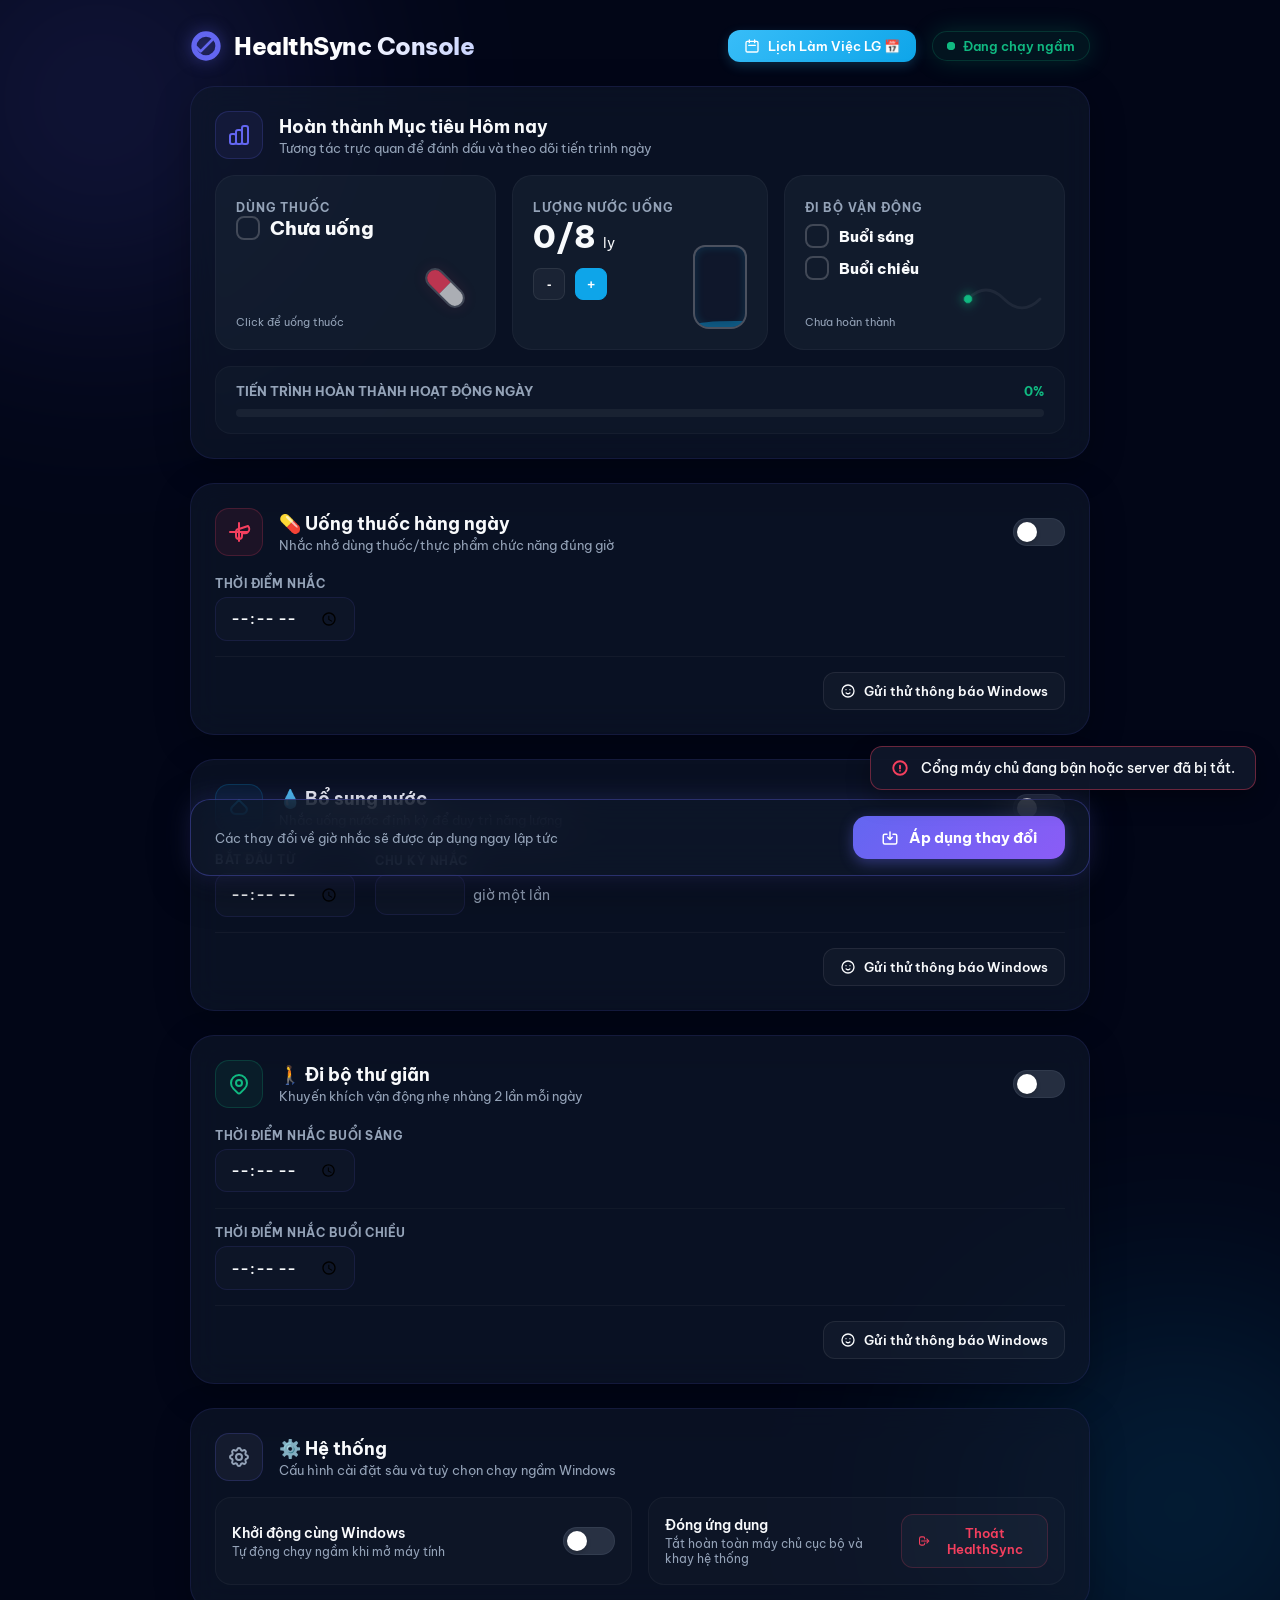
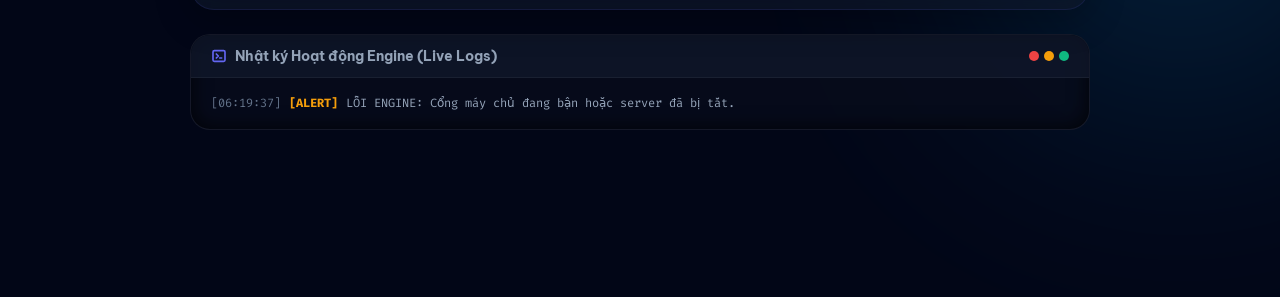
==== commit 0057d941: "fix: use relative paths for calendar and console navigation to support GitHub Pages" ====
--- a/index.html
+++ b/index.html
@@ -989,7 +989,7 @@
       <h1 class="brand-title">HealthSync Console</h1>
     </div>
     <div style="display: flex; align-items: center; gap: 16px;">
-      <a href="/calendar/" style="display: flex; align-items: center; gap: 8px; padding: 8px 16px; border-radius: 12px; font-size: 13px; color: white; text-decoration: none; font-weight: 600; background: linear-gradient(135deg, #38bdf8, #0ea5e9); box-shadow: 0 4px 12px rgba(56, 189, 248, 0.2); transition: all 0.2s;" onmouseover="this.style.transform='translateY(-2px)'" onmouseout="this.style.transform='translateY(0)'">
+      <a href="calendar/" style="display: flex; align-items: center; gap: 8px; padding: 8px 16px; border-radius: 12px; font-size: 13px; color: white; text-decoration: none; font-weight: 600; background: linear-gradient(135deg, #38bdf8, #0ea5e9); box-shadow: 0 4px 12px rgba(56, 189, 248, 0.2); transition: all 0.2s;" onmouseover="this.style.transform='translateY(-2px)'" onmouseout="this.style.transform='translateY(0)'">
         <svg fill="none" stroke="currentColor" stroke-width="2" viewBox="0 0 24 24" style="width: 16px; height: 16px;">
           <path stroke-linecap="round" stroke-linejoin="round" d="M8 7V3m8 4V3m-9 8h10M5 21h14a2 2 0 002-2V7a2 2 0 00-2-2H5a2 2 0 00-2 2v12a2 2 0 002 2z" />
         </svg>
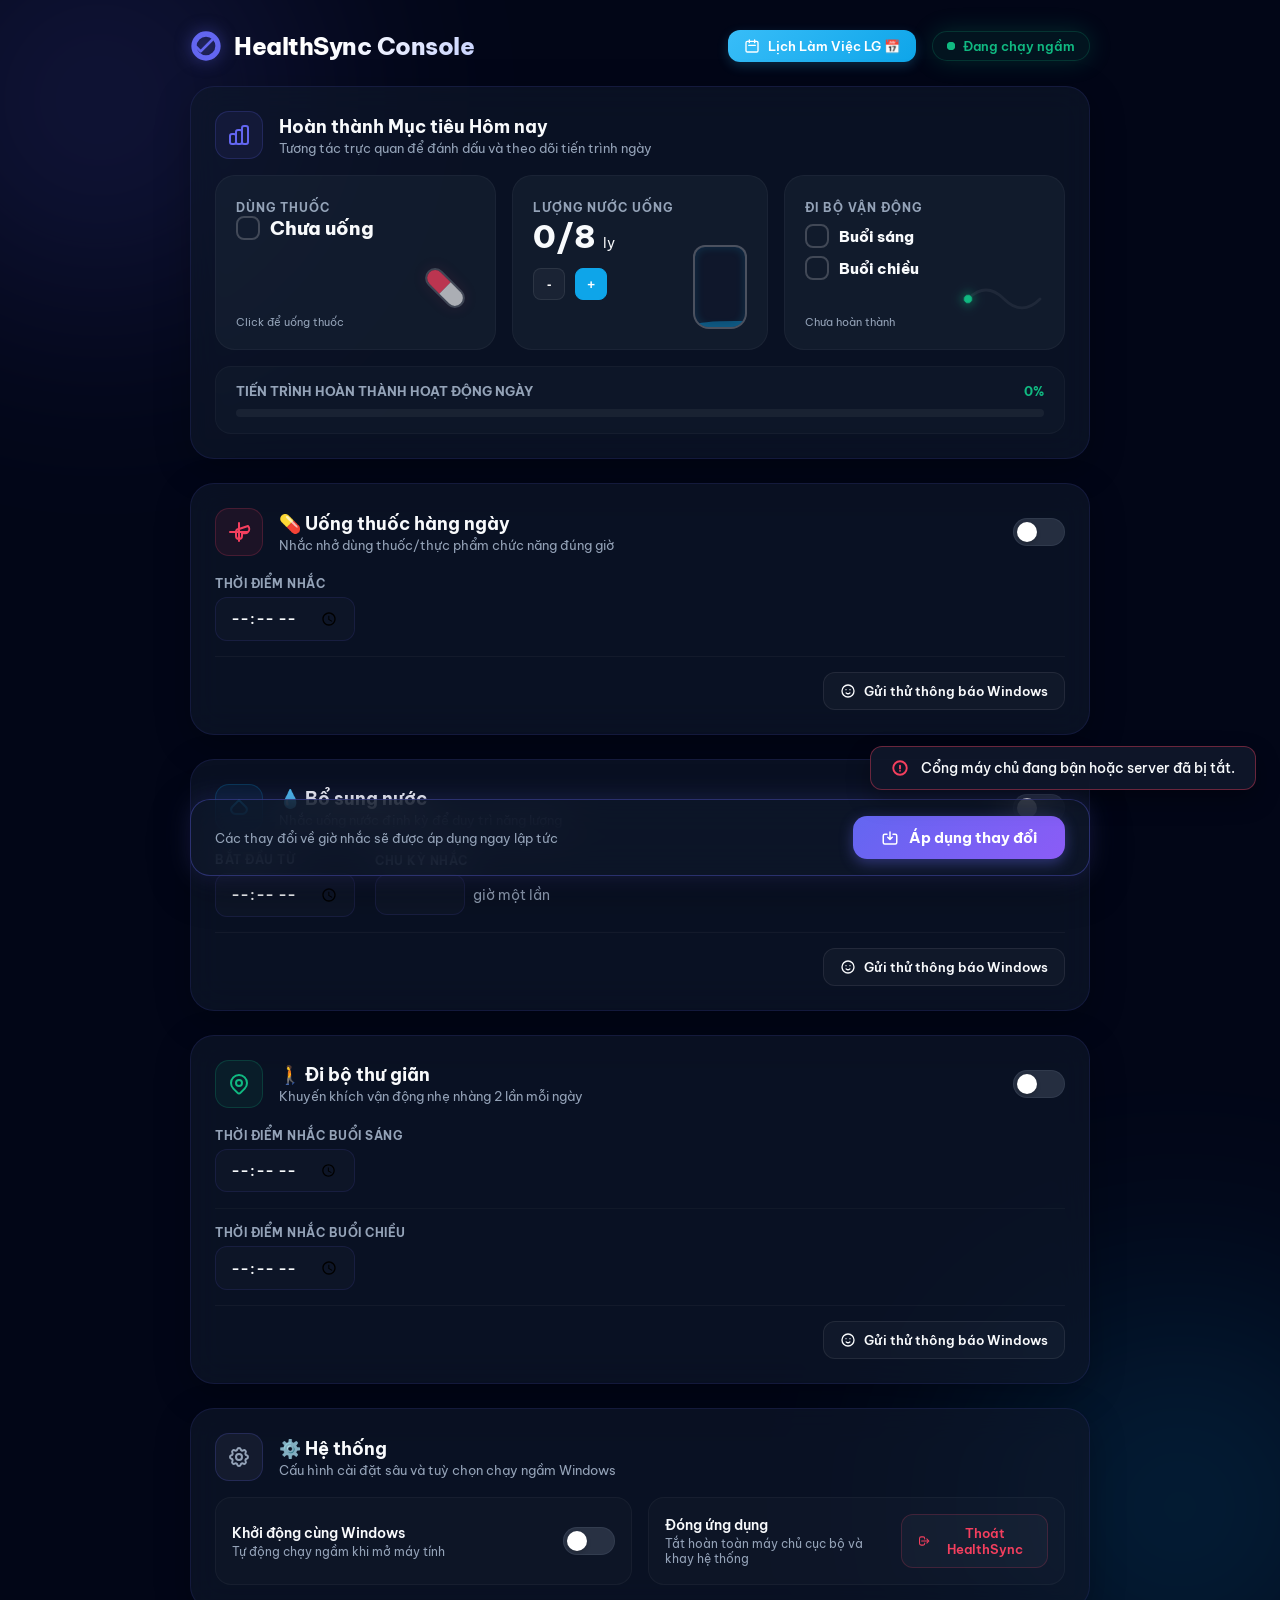
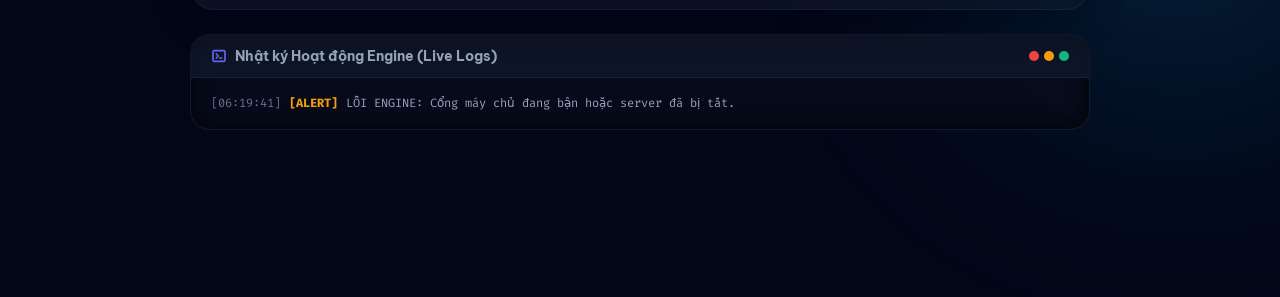
==== commit 2810a7d2: "fix: explicitly link to calendar/index.html to bypass folder routing 404" ====
--- a/index.html
+++ b/index.html
@@ -989,7 +989,7 @@
       <h1 class="brand-title">HealthSync Console</h1>
     </div>
     <div style="display: flex; align-items: center; gap: 16px;">
-      <a href="calendar/" style="display: flex; align-items: center; gap: 8px; padding: 8px 16px; border-radius: 12px; font-size: 13px; color: white; text-decoration: none; font-weight: 600; background: linear-gradient(135deg, #38bdf8, #0ea5e9); box-shadow: 0 4px 12px rgba(56, 189, 248, 0.2); transition: all 0.2s;" onmouseover="this.style.transform='translateY(-2px)'" onmouseout="this.style.transform='translateY(0)'">
+      <a href="calendar/index.html" style="display: flex; align-items: center; gap: 8px; padding: 8px 16px; border-radius: 12px; font-size: 13px; color: white; text-decoration: none; font-weight: 600; background: linear-gradient(135deg, #38bdf8, #0ea5e9); box-shadow: 0 4px 12px rgba(56, 189, 248, 0.2); transition: all 0.2s;" onmouseover="this.style.transform='translateY(-2px)'" onmouseout="this.style.transform='translateY(0)'">
         <svg fill="none" stroke="currentColor" stroke-width="2" viewBox="0 0 24 24" style="width: 16px; height: 16px;">
           <path stroke-linecap="round" stroke-linejoin="round" d="M8 7V3m8 4V3m-9 8h10M5 21h14a2 2 0 002-2V7a2 2 0 00-2-2H5a2 2 0 00-2 2v12a2 2 0 002 2z" />
         </svg>
